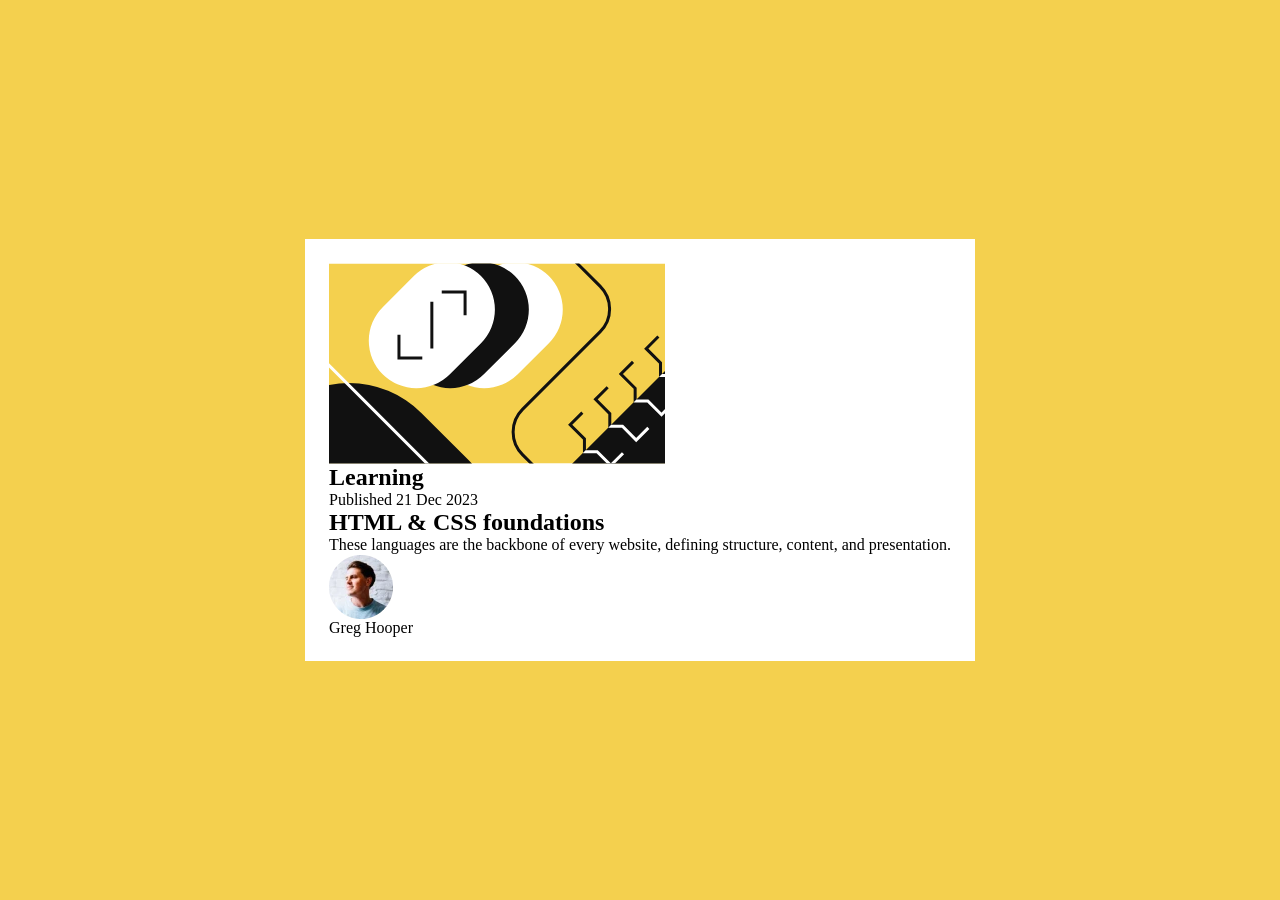
==== blog-preview-card-main/index.html @ 240d1d84 "blog-previw card: card sem estilização" ====
<!DOCTYPE html>
<html lang="en">
<head>
  <meta charset="UTF-8">
  <meta name="viewport" content="width=device-width, initial-scale=1.0">
  <link rel="stylesheet" href="./assets/css/reset.css">
  <link rel="stylesheet" href="./assets/css/style.css">
  <link rel="icon" type="image/png" sizes="32x32" href="./assets/images/favicon-32x32.png">
  <title>Frontend Mentor | Blog preview card</title>
</head>
<body>
  <main>
    <section id="card">
      <img src="assets/images/illustration-article.svg" id="theme">
      <h2>Learning</h2>
      
      <p>Published 21 Dec 2023</p>
      
      <h1>HTML & CSS foundations</h1>
      <p>These languages are the backbone of every website, defining structure, content, and presentation.</p>
      
      <div id="user-post">
        <img src="assets/images/image-avatar.webp" alt="">
        <p>Greg Hooper</p>
    </section>
    </div>
  </main>
</body>
</html>
---- blog-preview-card-main/assets/css/style.css ----
body{
  background-color: hsl(47, 88%, 63%);
}

main{
  width: 100%;
  height: 100%;
  display: grid;
  place-items: center;
}

#card{
  display: flex;
  padding: 24px;
  flex-direction: column;
  width: fit-content;
  height: fit-content;
  background-color: white;
}

#theme{
  width: 336px;
}
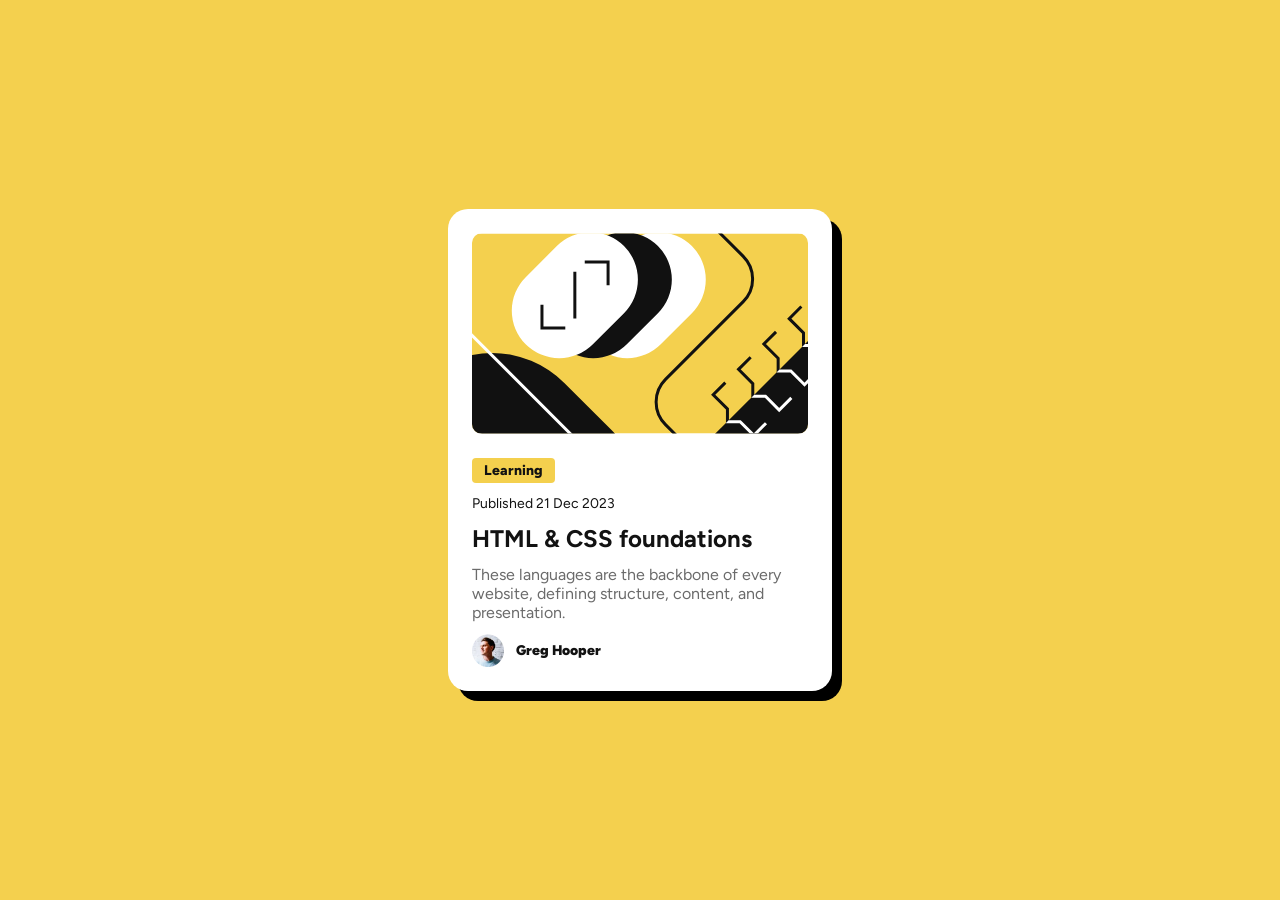
==== commit 88386224: "blog preview card: finalizado" ====
--- a/blog-preview-card-main/index.html
+++ b/blog-preview-card-main/index.html
@@ -12,18 +12,18 @@
   <main>
     <section id="card">
       <img src="assets/images/illustration-article.svg" id="theme">
-      <h2>Learning</h2>
+      <span>Learning</span>
       
-      <p>Published 21 Dec 2023</p>
+      <p id="published-data">Published <time datetime="2023-12-21">21 Dec 2023</time></p>
       
       <h1>HTML & CSS foundations</h1>
-      <p>These languages are the backbone of every website, defining structure, content, and presentation.</p>
+      <p id="description">These languages are the backbone of every website, defining structure, content, and presentation.</p>
       
-      <div id="user-post">
+      <div id="author">
         <img src="assets/images/image-avatar.webp" alt="">
         <p>Greg Hooper</p>
+      </div>
     </section>
-    </div>
   </main>
 </body>
 </html>
--- a/blog-preview-card-main/assets/css/style.css
+++ b/blog-preview-card-main/assets/css/style.css
@@ -1,5 +1,9 @@
+@import url('https://fonts.googleapis.com/css2?family=Figtree:ital,wght@0,300..900;1,300..900&display=swap');
+
 body{
   background-color: hsl(47, 88%, 63%);
+  font-family: "Figtree";
+  color: hsl(0, 0%, 7%);
 }
 
 main{
@@ -13,11 +17,53 @@
   display: flex;
   padding: 24px;
   flex-direction: column;
-  width: fit-content;
+  width: 384px;
   height: fit-content;
   background-color: white;
+  gap: 12px;
+  border-radius: 20px;
+  box-shadow: 10px 10px 0px black;
 }
 
 #theme{
-  width: 336px;
+  margin-bottom: 12px;
+  border-radius: 10px;
+}
+
+span{
+  background-color: hsl(47, 88%, 63%);
+  width: fit-content;
+  padding: 4px 12px;
+  border-radius: 4px;
+  font-weight: 800;
+  font-size: 14px;
+}
+
+#published-data{
+  font-size: 14px;
+}
+
+h1{
+  font-size: 24px;
+}
+
+#description{
+  font-size: 16px;
+  color: hsl(0, 0%, 42%);
+}
+
+#author{
+  display: flex;
+  align-items: center;
+  gap: 12px;
+}
+
+
+#author img{
+  width: 32px;
+}
+
+#author p{
+  font-weight: 900;
+  font-size: 14px;
 }
